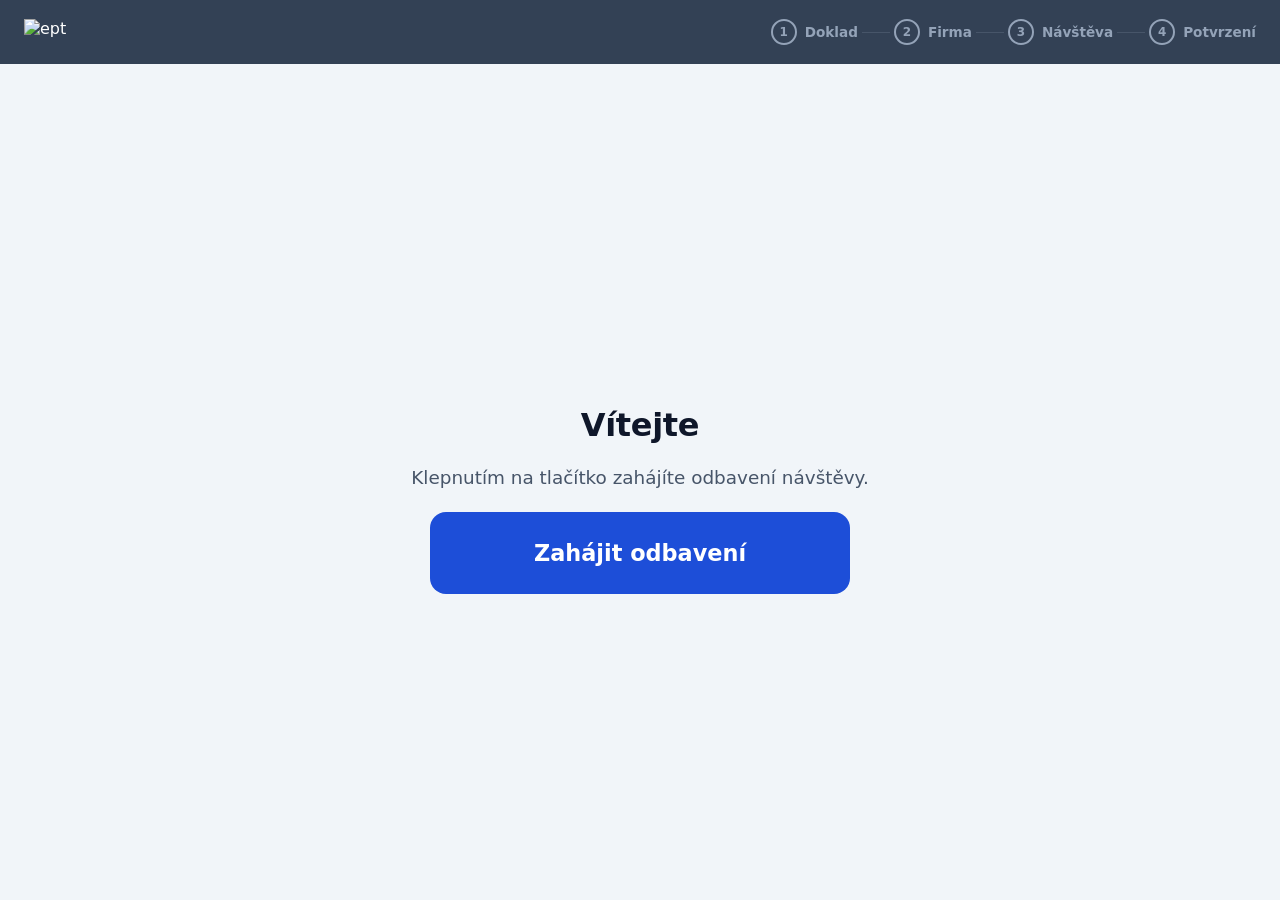
==== Elektronická kniha návštěv 2/ipad.html @ 058204fe "Přidat iPad kiosek pro samoobslužné odbavení návštěv u vstupu Nový ipad.html nahrazuje recepci samoo" ====
<!DOCTYPE html>
<html lang="cs">
<head>
<meta charset="UTF-8"/>
<meta name="viewport" content="width=device-width, initial-scale=1.0, maximum-scale=1.0, user-scalable=no, viewport-fit=cover"/>
<title>Vstupní kiosek</title>
<script>
// Kiosek je veřejná obrazovka u vchodu – jede vždy ve světlém režimu bez
// ohledu na to, co má recepce uložené v localStorage pro sebe.
document.documentElement.dataset.theme = 'light';
</script>
<style>
*{box-sizing:border-box;margin:0;padding:0;-webkit-tap-highlight-color:transparent}
html,body{height:100%}
:root{
  --ink:#0f172a;--ink2:#475569;--ink3:#94a3b8;
  --bg:#f1f5f9;--surface:#fff;--border:#e2e8f0;
  --green:#059669;--green-bg:#ecfdf5;--green-border:#a7f3d0;
  --blue:#1d4ed8;--blue-bg:#eff6ff;--blue-border:#bfdbfe;
  --red:#dc2626;--red-bg:#fef2f2;--red-border:#fecaca;
  --amber:#d97706;--amber-bg:#fffbeb;--amber-border:#fde68a;
  --slate:#334155;
  --r:16px;--r2:22px;
}
body{
  font-family:system-ui,'Inter',sans-serif;background:var(--bg);color:var(--ink);
  min-height:100dvh;display:flex;flex-direction:column;overflow:hidden;
  user-select:none;
}
.hidden{display:none!important}

/* ── Horní lišta (jen logo + krokovník, žádné ovládání) ─────────────────── */
.topbar{background:var(--slate);color:#fff;padding:0 1.5rem;height:64px;display:flex;align-items:center;gap:14px;flex-shrink:0}
.topbar-logo img{height:26px;display:block}
.steps{display:flex;align-items:center;gap:0;margin-left:auto}
.step{display:flex;align-items:center;gap:8px;font-size:.85rem;font-weight:600;color:#94a3b8}
.step.active{color:#93c5fd}
.step.done{color:#6ee7b7}
.step-num{width:26px;height:26px;border-radius:50%;border:2px solid currentColor;display:flex;align-items:center;justify-content:center;font-size:.75rem;font-weight:700;flex-shrink:0}
.step-line{width:28px;height:1px;background:#475569;margin:0 4px}
.step span.lbl{display:none}
@media (min-width:760px){ .step span.lbl{display:inline} }

/* ── Střed obrazovky, jedna "karta" na krok ─────────────────────────────── */
.stage{flex:1;display:flex;flex-direction:column;align-items:center;justify-content:center;padding:2rem 1.5rem;overflow-y:auto}
.screen{width:100%;max-width:720px;display:flex;flex-direction:column;align-items:center;text-align:center;gap:1.25rem}

.big-icon{width:96px;height:96px;border-radius:50%;background:var(--blue-bg);display:flex;align-items:center;justify-content:center;flex-shrink:0}
.big-icon.green{background:var(--green-bg)}
.big-icon.amber{background:var(--amber-bg)}

h1.hd{font-size:2rem;font-weight:800;letter-spacing:-.01em}
p.sub{font-size:1.15rem;color:var(--ink2);line-height:1.5;max-width:560px}

.btn{
  display:inline-flex;align-items:center;justify-content:center;gap:10px;
  padding:22px 32px;font-size:1.25rem;font-weight:700;border-radius:var(--r);
  border:none;cursor:pointer;font-family:inherit;width:100%;max-width:520px;
  transition:transform .12s, background .12s;touch-action:manipulation;
}
.btn:active{transform:scale(.97)}
.btn-blue{background:var(--blue);color:#fff}
.btn-green{background:var(--green);color:#fff}
.btn-ghost{background:var(--surface);color:var(--ink2);border:2px solid var(--border);font-size:1.05rem;padding:16px 26px}
.btn:disabled{opacity:.45}
.btn-row{display:flex;gap:.75rem;width:100%;max-width:520px;flex-wrap:wrap}
.btn-row .btn{flex:1;min-width:200px}

/* ── Kamera / sken ────────────────────────────────────────────────────────── */
.cam-zone{position:relative;background:#0d1117;border-radius:var(--r2);overflow:hidden;width:100%;max-width:640px;aspect-ratio:4/3;display:flex;align-items:center;justify-content:center}
#vidEl{width:100%;height:100%;object-fit:cover;display:none}
#canvEl{display:none}
.cam-ph{display:flex;flex-direction:column;align-items:center;gap:12px;color:#5b6b8a;padding:2rem}
.cam-ph p{font-size:1rem;opacity:.8}
.scan-frame{position:absolute;inset:0;pointer-events:none;display:none}
.sf-inner{position:absolute;top:10%;left:8%;right:8%;bottom:10%;border:3px solid rgba(99,179,255,.75);border-radius:12px}
.sf-label{position:absolute;bottom:calc(10% - 30px);left:50%;transform:translateX(-50%);color:#63b3ff;font-size:.85rem;font-weight:700;white-space:nowrap;background:rgba(0,0,0,.55);padding:4px 14px;border-radius:20px}
.scan-anim{position:absolute;left:8%;right:8%;height:3px;background:linear-gradient(90deg,transparent,#63b3ff,transparent);animation:scanAnim 2.5s ease-in-out infinite}
@keyframes scanAnim{0%{top:12%}50%{top:86%}100%{top:12%}}
.spinner{width:26px;height:26px;border:3px solid #bfdbfe;border-top-color:var(--blue);border-radius:50%;animation:spin .7s linear infinite;display:inline-block;flex-shrink:0}
@keyframes spin{to{transform:rotate(360deg)}}

.alert{padding:14px 18px;border-radius:var(--r);font-size:1rem;line-height:1.5;display:flex;align-items:flex-start;gap:10px;width:100%;max-width:560px;text-align:left}
.al-info{background:var(--blue-bg);color:#1e40af;border:1px solid var(--blue-border)}
.al-success{background:var(--green-bg);color:#065f46;border:1px solid var(--green-border)}
.al-error{background:var(--red-bg);color:#991b1b;border:1px solid var(--red-border)}
.al-warn{background:var(--amber-bg);color:#92400e;border:1px solid var(--amber-border)}

/* ── Vstupní pole (jméno / organizace) ───────────────────────────────────── */
.field-group{width:100%;max-width:520px;display:flex;flex-direction:column;gap:1rem}
.field-row{display:grid;grid-template-columns:1fr 1fr;gap:.75rem}
label.lbl{display:block;font-size:.85rem;font-weight:700;color:var(--ink2);text-transform:uppercase;letter-spacing:.5px;margin-bottom:6px;text-align:left}
input[type=text]{
  width:100%;padding:18px 16px;border:2px solid var(--border);border-radius:var(--r);
  font-size:1.3rem;font-family:inherit;color:var(--ink);outline:none;background:var(--surface);
  transition:border-color .15s;
}
input[type=text]:focus{border-color:var(--blue)}
input[type=text].err{border-color:var(--red)}

/* ── Seznam kontaktů (za kým jdete) ───────────────────────────────────────── */
.host-search{width:100%;max-width:640px}
.host-grid{display:grid;grid-template-columns:repeat(auto-fill,minmax(220px,1fr));gap:.9rem;width:100%;max-width:900px;max-height:48vh;overflow-y:auto;padding:.25rem}
.host-card{
  background:var(--surface);border:2px solid var(--border);border-radius:var(--r);
  padding:18px 16px;cursor:pointer;text-align:left;display:flex;flex-direction:column;gap:4px;
  transition:border-color .12s, transform .12s;
}
.host-card:active{transform:scale(.97)}
.host-card.selected{border-color:var(--blue);background:var(--blue-bg)}
.host-name{font-size:1.1rem;font-weight:700}
.host-dept{font-size:.85rem;color:var(--ink2)}
.host-empty{color:var(--ink3);font-size:1rem;padding:2rem}

/* ── Shrnutí (poslední potvrzení) ─────────────────────────────────────────── */
.summary{width:100%;max-width:520px;background:var(--surface);border:2px solid var(--border);border-radius:var(--r2);padding:1.5rem;display:flex;flex-direction:column;gap:.9rem;text-align:left}
.summary-row{display:flex;justify-content:space-between;gap:1rem;padding-bottom:.75rem;border-bottom:1px solid var(--border)}
.summary-row:last-child{border-bottom:none;padding-bottom:0}
.summary-k{font-size:.8rem;font-weight:700;color:var(--ink3);text-transform:uppercase;letter-spacing:.5px}
.summary-v{font-size:1.15rem;font-weight:700;text-align:right}

/* ── Úspěch + odpočet ─────────────────────────────────────────────────────── */
.success-name{font-size:2.2rem;font-weight:800}
.countdown-ring{width:52px;height:52px;border-radius:50%;border:4px solid var(--green-border);border-top-color:var(--green);animation:spin 6s linear infinite}
</style>
<link rel="stylesheet" href="/static/ept-fonts.css">
<link rel="stylesheet" href="/static/ept-theme.css">
</head>
<body>

<div class="topbar">
  <span class="topbar-logo"><img src="/static/ept_logo.png" alt="ept"/></span>
  <div class="steps" id="stepsBar">
    <div class="step" id="stp1"><div class="step-num">1</div><span class="lbl">Doklad</span></div>
    <div class="step-line"></div>
    <div class="step" id="stp2"><div class="step-num">2</div><span class="lbl">Firma</span></div>
    <div class="step-line"></div>
    <div class="step" id="stp3"><div class="step-num">3</div><span class="lbl">Návštěva</span></div>
    <div class="step-line"></div>
    <div class="step" id="stp4"><div class="step-num">4</div><span class="lbl">Potvrzení</span></div>
  </div>
</div>

<div class="stage">

  <!-- IDLE ─────────────────────────────────────────────────────────────── -->
  <div class="screen" id="screenIdle">
    <div class="dot-mark dot-anim" style="transform:scale(1.6);margin-bottom:1rem"><span class="d dk"></span><span class="d dr"></span><span class="d dk"></span></div>
    <h1 class="hd">Vítejte</h1>
    <p class="sub">Klepnutím na tlačítko zahájíte odbavení návštěvy.</p>
    <button class="btn btn-blue" onclick="zahajit()" style="max-width:420px;padding:28px 32px;font-size:1.4rem">
      Zahájit odbavení
    </button>
  </div>

  <!-- KROK 1 – SKEN DOKLADU ────────────────────────────────────────────── -->
  <div class="screen hidden" id="screenScan">
    <h1 class="hd">Vložte doklad totožnosti</h1>
    <p class="sub">Přiložte občanský průkaz nebo jiný doklad k tabletu a vycentrujte ho do rámečku.</p>

    <div class="cam-zone" id="camZone">
      <div class="cam-ph" id="camPh">
        <svg width="52" height="52" fill="none" stroke="currentColor" stroke-width="1.5" viewBox="0 0 24 24"><path d="M23 19a2 2 0 0 1-2 2H3a2 2 0 0 1-2-2V8a2 2 0 0 1 2-2h4l2-3h6l2 3h4a2 2 0 0 1 2 2z"/><circle cx="12" cy="13" r="4"/></svg>
        <p>Spouštím kameru…</p>
      </div>
      <video id="vidEl" autoplay playsinline muted></video>
      <canvas id="canvEl"></canvas>
      <div class="scan-frame" id="scanFrame">
        <div class="sf-inner"></div>
        <div class="sf-label">Vycentrujte doklad do rámečku</div>
        <div class="scan-anim"></div>
      </div>
    </div>

    <div id="camErr" class="alert al-error hidden"></div>
    <div id="ocrStatus" class="alert al-info hidden"><div class="spinner"></div><span id="ocrStatusText"></span></div>

    <div class="btn-row">
      <button class="btn btn-blue" id="btnSnap" onclick="udelFoto()" disabled>Sejmout doklad</button>
    </div>
    <button class="btn btn-ghost" onclick="preskocitSken()">Zadat jméno ručně</button>
  </div>

  <!-- KROK 1b – POTVRZENÍ JMÉNA ────────────────────────────────────────── -->
  <div class="screen hidden" id="screenName">
    <h1 class="hd">Zkontrolujte jméno</h1>
    <p class="sub">Doklad se nikde neukládá – jen se z něj jednorázově přečetlo jméno.</p>
    <div id="ocrResultAlert" class="alert hidden"></div>
    <div class="field-group">
      <div class="field-row">
        <div><label class="lbl">Jméno</label><input type="text" id="rJmeno" placeholder="Jméno"/></div>
        <div><label class="lbl">Příjmení</label><input type="text" id="rPrijmeni" placeholder="Příjmení"/></div>
      </div>
    </div>
    <div class="btn-row">
      <button class="btn btn-ghost" onclick="goScreen('screenScan')">← Sejmout znovu</button>
      <button class="btn btn-blue" onclick="potvrditJmeno()">Pokračovat</button>
    </div>
  </div>

  <!-- KROK 2 – ORGANIZACE ──────────────────────────────────────────────── -->
  <div class="screen hidden" id="screenOrg">
    <h1 class="hd">Z jaké firmy/organizace jste?</h1>
    <p class="sub">Doplňte název společnosti, kterou zastupujete.</p>
    <div class="field-group">
      <input type="text" id="rOrg" placeholder="Název firmy / organizace"/>
    </div>
    <div class="btn-row">
      <button class="btn btn-blue" onclick="potvrditOrg()">Pokračovat</button>
    </div>
    <button class="btn btn-ghost" onclick="potvrditOrg(true)">Nechci uvádět / přeskočit</button>
  </div>

  <!-- KROK 3 – ZA KÝM JDETE ────────────────────────────────────────────── -->
  <div class="screen hidden" id="screenHost">
    <h1 class="hd">Za kým jdete?</h1>
    <p class="sub">Vyberte osobu, za kterou v naší firmě přicházíte.</p>
    <div class="host-search">
      <input type="text" id="hostSearch" placeholder="Hledat jméno nebo oddělení…" oninput="vykresliKontakty()"/>
    </div>
    <div class="host-grid" id="hostGrid"></div>
  </div>

  <!-- KROK 4 – SHRNUTÍ / POTVRZENÍ ─────────────────────────────────────── -->
  <div class="screen hidden" id="screenFinal">
    <h1 class="hd">Zkontrolujte a potvrďte</h1>
    <div class="summary">
      <div class="summary-row"><span class="summary-k">Jméno</span><span class="summary-v" id="sumJmeno"></span></div>
      <div class="summary-row"><span class="summary-k">Organizace</span><span class="summary-v" id="sumOrg"></span></div>
      <div class="summary-row"><span class="summary-k">Za kým jdete</span><span class="summary-v" id="sumHost"></span></div>
    </div>
    <div id="finalAlert" class="alert hidden"></div>
    <div class="btn-row">
      <button class="btn btn-ghost" onclick="goScreen('screenHost')">← Zpět</button>
      <button class="btn btn-green" id="btnFinal" onclick="zapsat()">Potvrdit příchod</button>
    </div>
  </div>

  <!-- ÚSPĚCH ────────────────────────────────────────────────────────────── -->
  <div class="screen hidden" id="screenSuccess">
    <div class="big-icon green">
      <svg width="44" height="44" fill="none" stroke="var(--green)" stroke-width="2.5" viewBox="0 0 24 24"><polyline points="20 6 9 17 4 12"/></svg>
    </div>
    <div class="success-name" id="succName"></div>
    <p class="sub" id="succSub"></p>
    <div class="countdown-ring"></div>
    <button class="btn btn-ghost" onclick="resetKiosk()">Hotovo – další návštěvník</button>
  </div>

</div>

<script>
const API = '/api';
let camStream = null;
let vybranyKontakt = null;   // {id, jmeno, oddeleni}
let kontaktyCache = null;
let uspechTimer = null;

// ── Navigace mezi obrazovkami ────────────────────────────────────────────
const KROK_OBRAZOVKY = { screenScan: 1, screenName: 1, screenOrg: 2, screenHost: 3, screenFinal: 4 };
function goScreen(id) {
  document.querySelectorAll('.screen').forEach(el => el.classList.add('hidden'));
  document.getElementById(id).classList.remove('hidden');
  const krok = KROK_OBRAZOVKY[id] || 0;
  [1, 2, 3, 4].forEach(n => {
    const s = document.getElementById('stp' + n);
    s.classList.remove('active', 'done');
    if (krok && n < krok) s.classList.add('done');
    if (n === krok) s.classList.add('active');
  });
}

function zobrazAlert(id, typ, msg) {
  const m = { success: 'al-success', error: 'al-error', warn: 'al-warn', info: 'al-info' };
  const el = document.getElementById(id);
  el.className = 'alert ' + (m[typ] || 'al-info');
  el.textContent = msg;
  el.classList.remove('hidden');
}
function skrytAlert(id) { document.getElementById(id).classList.add('hidden'); }

// ── Start kiosku (z idle obrazovky) ──────────────────────────────────────
function zahajit() {
  goScreen('screenScan');
  spustKameru();
}

// ── Kamera ────────────────────────────────────────────────────────────────
async function spustKameru() {
  document.getElementById('camErr').classList.add('hidden');
  try {
    camStream = await navigator.mediaDevices.getUserMedia({
      video: { facingMode: 'environment', width: { ideal: 1920 }, height: { ideal: 1080 } }
    });
    const v = document.getElementById('vidEl');
    v.srcObject = camStream;
    v.style.display = 'block';
    document.getElementById('camPh').style.display = 'none';
    document.getElementById('scanFrame').style.display = 'block';
    document.getElementById('btnSnap').disabled = false;
  } catch (e) {
    const duvody = {
      NotAllowedError:  'Přístup ke kameře je zakázaný.',
      NotFoundError:    'Zařízení žádnou kameru nenašlo.',
      NotReadableError: 'Kameru už používá jiná aplikace.',
    };
    const err = document.getElementById('camErr');
    err.textContent = (duvody[e.name] || 'Kameru se nepodařilo spustit.') + ' Zadejte prosím jméno ručně.';
    err.classList.remove('hidden');
    document.getElementById('camPh').querySelector('p').textContent = 'Kamera není dostupná';
  }
}

function stopKameru() {
  if (camStream) { camStream.getTracks().forEach(t => t.stop()); camStream = null; }
  const v = document.getElementById('vidEl');
  v.srcObject = null;
  v.style.display = 'none';
  document.getElementById('scanFrame').style.display = 'none';
}

function preskocitSken() {
  stopKameru();
  document.getElementById('rJmeno').value = '';
  document.getElementById('rPrijmeni').value = '';
  skrytAlert('ocrResultAlert');
  goScreen('screenName');
}

// Stejná technika jako v mobilním skenu (sken.html): série snímků, výběr
// nejostřejšího, OCR nejlepších kandidátů – jen kratší (kiosek stojí pevně
// na místě blíž k dokladu, netřeba tolik snímků jako z ruky na telefonu).
const POCET_SNIMKU = 16;
const PAUZA_MS = 110;
const MAX_OCR_POKUSU = 8;

function pauza(ms) { return new Promise(r => setTimeout(r, ms)); }

function ostrostSnimku(ctx, w, h) {
  const px = ctx.getImageData(0, 0, w, h).data;
  let suma = 0;
  for (let y = 0; y < h; y++) {
    for (let x = 0; x < w - 1; x++) {
      const i = (y * w + x) * 4;
      const j = i + 4;
      const g1 = 0.299 * px[i]   + 0.587 * px[i+1] + 0.114 * px[i+2];
      const g2 = 0.299 * px[j]   + 0.587 * px[j+1] + 0.114 * px[j+2];
      const dx = g1 - g2;
      suma += dx * dx;
    }
  }
  return suma;
}

async function ocrSnimek(dataUrl) {
  try {
    const b64 = dataUrl.split(',')[1];
    const res = await fetch(API + '/ocr', {
      method: 'POST', headers: { 'Content-Type': 'application/json' },
      body: JSON.stringify({ image: b64 })
    });
    if (!res.ok) return null;
    const d = await res.json();
    return d.error ? null : d;
  } catch (e) { return null; }
}

async function udelFoto() {
  const v = document.getElementById('vidEl');
  const c = document.getElementById('canvEl');
  if (!v.videoWidth) return;

  document.getElementById('btnSnap').disabled = true;
  c.width = v.videoWidth; c.height = v.videoHeight;
  const ctx = c.getContext('2d');

  const maleC = document.createElement('canvas');
  const mw = 240, mh = Math.max(1, Math.round(240 * c.height / c.width));
  maleC.width = mw; maleC.height = mh;
  const maleCtx = maleC.getContext('2d');

  const vyrezX = v.videoWidth  * 0.08, vyrezY = v.videoHeight * 0.10;
  const vyrezW = v.videoWidth  * 0.84, vyrezH = v.videoHeight * 0.80;

  zobrazAlert('ocrStatus', 'info', '');
  document.getElementById('ocrStatus').classList.remove('hidden');
  const stText = document.getElementById('ocrStatusText');

  const snimky = [];
  for (let i = 0; i < POCET_SNIMKU; i++) {
    ctx.drawImage(v, 0, 0);
    maleCtx.drawImage(v, vyrezX, vyrezY, vyrezW, vyrezH, 0, 0, mw, mh);
    const ostrost = ostrostSnimku(maleCtx, mw, mh);
    snimky.push({ dataUrl: c.toDataURL('image/jpeg', 0.92), ostrost });
    stText.textContent = `Snímám doklad… ${i + 1}/${POCET_SNIMKU}`;
    await pauza(PAUZA_MS);
  }

  stopKameru();
  snimky.sort((a, b) => b.ostrost - a.ostrost);

  let jmeno = '', prijmeni = '';
  for (let i = 0; i < Math.min(MAX_OCR_POKUSU, snimky.length); i++) {
    stText.textContent = `Rozpoznávám doklad… (${i + 1})`;
    const d = await ocrSnimek(snimky[i].dataUrl);
    if (!d) continue;
    if (!jmeno && d.jmeno) jmeno = d.jmeno;
    if (!prijmeni && d.prijmeni) prijmeni = d.prijmeni;
    if (jmeno && prijmeni) break;
  }

  document.getElementById('ocrStatus').classList.add('hidden');
  document.getElementById('btnSnap').disabled = false;

  document.getElementById('rJmeno').value = jmeno;
  document.getElementById('rPrijmeni').value = prijmeni;

  if (jmeno && prijmeni) {
    zobrazAlert('ocrResultAlert', 'success', '✓ Jméno rozpoznáno – zkontrolujte a pokračujte.');
  } else if (jmeno || prijmeni) {
    zobrazAlert('ocrResultAlert', 'warn', 'Podařilo se přečíst jen část jména – doplňte zbytek ručně.');
  } else {
    zobrazAlert('ocrResultAlert', 'warn', 'Jméno se z dokladu nepodařilo rozpoznat – vyplňte ho ručně.');
  }
  goScreen('screenName');
}

// ── Krok: potvrzení jména ────────────────────────────────────────────────
function potvrditJmeno() {
  const jmenoEl = document.getElementById('rJmeno');
  const prijmeniEl = document.getElementById('rPrijmeni');
  const jmeno = jmenoEl.value.trim();
  const prijmeni = prijmeniEl.value.trim();
  jmenoEl.classList.toggle('err', !jmeno);
  prijmeniEl.classList.toggle('err', !prijmeni);
  if (!jmeno || !prijmeni) {
    zobrazAlert('ocrResultAlert', 'error', 'Vyplňte prosím jméno i příjmení.');
    return;
  }
  document.getElementById('rOrg').value = '';
  goScreen('screenOrg');
}

// ── Krok: organizace ──────────────────────────────────────────────────────
function potvrditOrg() {
  goScreen('screenHost');
  nactiKontakty();
}

// ── Krok: za kým jdete ────────────────────────────────────────────────────
async function nactiKontakty() {
  const grid = document.getElementById('hostGrid');
  if (kontaktyCache) { vykresliKontakty(); return; }
  grid.innerHTML = '<div class="host-empty">Načítám seznam…</div>';
  try {
    const res = await fetch(API + '/kontakty');
    kontaktyCache = res.ok ? await res.json() : [];
  } catch (e) {
    kontaktyCache = [];
  }
  vykresliKontakty();
}

function normalizuj(s) {
  return (s || '').normalize('NFD').replace(/[̀-ͯ]/g, '').toLowerCase();
}

function vykresliKontakty() {
  const grid = document.getElementById('hostGrid');
  const q = normalizuj(document.getElementById('hostSearch').value.trim());
  const seznam = (kontaktyCache || []).filter(k =>
    !q || normalizuj(k.jmeno).includes(q) || normalizuj(k.oddeleni).includes(q)
  );
  if (!seznam.length) {
    grid.innerHTML = '<div class="host-empty">Nikdo nenalezen.</div>';
    return;
  }
  grid.innerHTML = seznam.map(k => `
    <div class="host-card" onclick='vybratKontakt(${JSON.stringify(k)})'>
      <div class="host-name">${escapeHtml(k.jmeno)}</div>
      <div class="host-dept">${escapeHtml(k.oddeleni || '')}</div>
    </div>
  `).join('');
}

function escapeHtml(s) {
  return (s || '').replace(/[&<>"']/g, c => ({'&':'&amp;','<':'&lt;','>':'&gt;','"':'&quot;',"'":'&#39;'}[c]));
}

function vybratKontakt(kontakt) {
  vybranyKontakt = kontakt;
  zobrazSouhrn();
  goScreen('screenFinal');
}

// ── Krok: shrnutí + zápis ─────────────────────────────────────────────────
function zobrazSouhrn() {
  const jmeno = document.getElementById('rJmeno').value.trim();
  const prijmeni = document.getElementById('rPrijmeni').value.trim();
  const org = document.getElementById('rOrg').value.trim();
  document.getElementById('sumJmeno').textContent = `${jmeno} ${prijmeni}`;
  document.getElementById('sumOrg').textContent = org || '—';
  document.getElementById('sumHost').textContent = vybranyKontakt ? vybranyKontakt.jmeno : '—';
  skrytAlert('finalAlert');
}

async function zapsat() {
  const jmeno = document.getElementById('rJmeno').value.trim();
  const prijmeni = document.getElementById('rPrijmeni').value.trim();
  const organizace = document.getElementById('rOrg').value.trim();
  const navstiva_koho = vybranyKontakt ? vybranyKontakt.jmeno : '';

  const btn = document.getElementById('btnFinal');
  btn.disabled = true;
  btn.textContent = 'Ukládám…';

  try {
    const res = await fetch(API + '/navstevnici', {
      method: 'POST', headers: { 'Content-Type': 'application/json' },
      body: JSON.stringify({ jmeno, prijmeni, organizace, navstiva_koho })
    });
    let d = {};
    try { d = await res.json(); } catch (e) { d = {}; }

    if (res.ok) {
      ukazUspech(jmeno, prijmeni, d);
    } else if (res.status === 409 && d.status === 'jiz_prihlasen') {
      // Osoba je už v budově – kiosek to bere jako informaci, ne jako chybu.
      ukazUspech(jmeno, prijmeni, d, `${jmeno} ${prijmeni} je již v budově evidován/a od ${(d.prichod_dt || '').slice(11, 16)}.`);
    } else {
      zobrazAlert('finalAlert', 'error', d.error || `Chyba serveru (${res.status}).`);
    }
  } catch (e) {
    zobrazAlert('finalAlert', 'error', 'Spojení se systémem selhalo. Zkuste to prosím znovu.');
  }

  btn.disabled = false;
  btn.textContent = 'Potvrdit příchod';
}

function ukazUspech(jmeno, prijmeni, d, zprava) {
  document.getElementById('succName').textContent = `${jmeno} ${prijmeni}`;
  const cas = d.prichod_dt ? d.prichod_dt.slice(11, 16) : new Date().toLocaleTimeString('cs-CZ').slice(0, 5);
  document.getElementById('succSub').textContent = zprava
    || (d.vitejte_zpet && d.zprava ? d.zprava : `Příchod zapsán v ${cas}. Děkujeme a příjemný pobyt.`);
  goScreen('screenSuccess');

  // Kiosek se sám vrátí na úvodní obrazovku pro dalšího návštěvníka.
  clearTimeout(uspechTimer);
  uspechTimer = setTimeout(resetKiosk, 8000);
}

// ── Reset zpět na úvod ────────────────────────────────────────────────────
function resetKiosk() {
  clearTimeout(uspechTimer);
  stopKameru();
  vybranyKontakt = null;
  ['rJmeno', 'rPrijmeni', 'rOrg'].forEach(id => document.getElementById(id).value = '');
  const hs = document.getElementById('hostSearch');
  if (hs) hs.value = '';
  document.getElementById('rJmeno').classList.remove('err');
  document.getElementById('rPrijmeni').classList.remove('err');
  skrytAlert('ocrResultAlert');
  skrytAlert('finalAlert');
  goScreen('screenIdle');
}
</script>
</body>
</html>
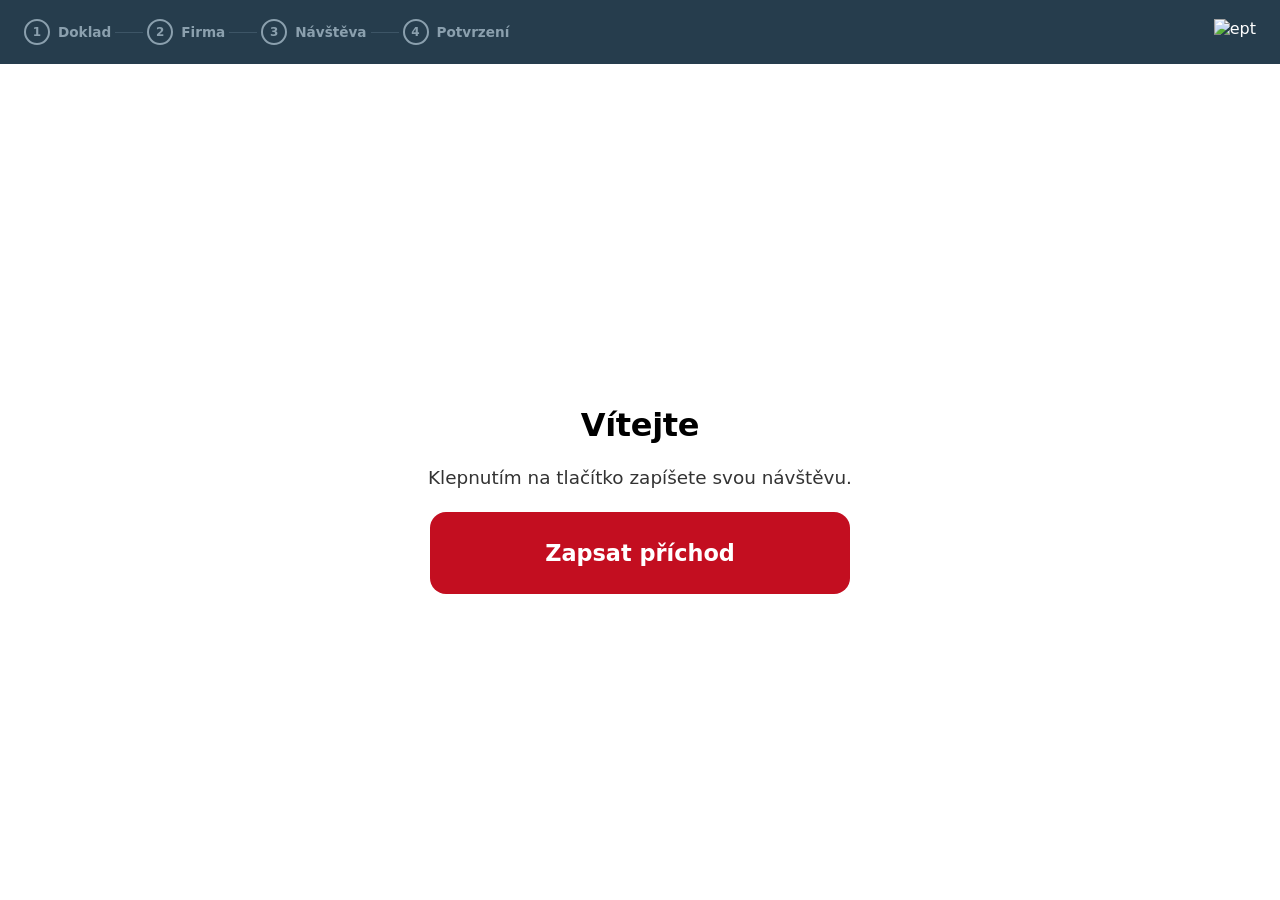
==== commit dcfdd816: "iPad kiosek: sjednotit barvy podle brandbooku, opravit fallback bez kamery Potvrzovací tlačítko bylo" ====
--- a/Elektronická kniha návštěv 2/ipad.html
+++ b/Elektronická kniha návštěv 2/ipad.html
@@ -9,17 +9,25 @@
 // ohledu na to, co má recepce uložené v localStorage pro sebe.
 document.documentElement.dataset.theme = 'light';
 </script>
+<link rel="stylesheet" href="/static/ept-fonts.css">
+<link rel="stylesheet" href="/static/ept-theme.css">
 <style>
+/* Barvy níže jsou natvrdo podle Corporate Design Manualu ept GmbH (Kernfarben,
+   str. 10): Rot #c30e20, Schwarz #000, Grau #B3B3B3/#333, Dunkelblau #263D4D.
+   Tenhle <style> je v <head> záměrně AŽ PO ept-theme.css, aby přebil jeho
+   proměnné vlastními – ept-theme.css je sdílený s recepce.html/sken.html a
+   má jen přibližné odstíny, kiosek má jet na přesných hodnotách z manuálu. */
 *{box-sizing:border-box;margin:0;padding:0;-webkit-tap-highlight-color:transparent}
 html,body{height:100%}
 :root{
-  --ink:#0f172a;--ink2:#475569;--ink3:#94a3b8;
-  --bg:#f1f5f9;--surface:#fff;--border:#e2e8f0;
+  --ink:#000000;--ink2:#333333;--ink3:#8a8a8a;
+  --bg:#ffffff;--surface:#fff;--border:#dcdcdc;
   --green:#059669;--green-bg:#ecfdf5;--green-border:#a7f3d0;
-  --blue:#1d4ed8;--blue-bg:#eff6ff;--blue-border:#bfdbfe;
-  --red:#dc2626;--red-bg:#fef2f2;--red-border:#fecaca;
+  --blue:#c30e20;--blue-bg:#fbeaec;--blue-border:#eec1c6;
+  --red:#c30e20;--red-bg:#fbeaec;--red-border:#eec1c6;
   --amber:#d97706;--amber-bg:#fffbeb;--amber-border:#fde68a;
-  --slate:#334155;
+  --slate:#263d4d;
+  --focus:#c30e20;
   --r:16px;--r2:22px;
 }
 body{
@@ -31,13 +39,14 @@
 
 /* ── Horní lišta (jen logo + krokovník, žádné ovládání) ─────────────────── */
 .topbar{background:var(--slate);color:#fff;padding:0 1.5rem;height:64px;display:flex;align-items:center;gap:14px;flex-shrink:0}
+.topbar-logo{margin-left:auto}
 .topbar-logo img{height:26px;display:block}
-.steps{display:flex;align-items:center;gap:0;margin-left:auto}
-.step{display:flex;align-items:center;gap:8px;font-size:.85rem;font-weight:600;color:#94a3b8}
-.step.active{color:#93c5fd}
+.steps{display:flex;align-items:center;gap:0}
+.step{display:flex;align-items:center;gap:8px;font-size:.85rem;font-weight:600;color:#8ba0ae}
+.step.active{color:#ff9aa0}
 .step.done{color:#6ee7b7}
 .step-num{width:26px;height:26px;border-radius:50%;border:2px solid currentColor;display:flex;align-items:center;justify-content:center;font-size:.75rem;font-weight:700;flex-shrink:0}
-.step-line{width:28px;height:1px;background:#475569;margin:0 4px}
+.step-line{width:28px;height:1px;background:#3d5566;margin:0 4px}
 .step span.lbl{display:none}
 @media (min-width:760px){ .step span.lbl{display:inline} }
 
@@ -73,11 +82,11 @@
 .cam-ph{display:flex;flex-direction:column;align-items:center;gap:12px;color:#5b6b8a;padding:2rem}
 .cam-ph p{font-size:1rem;opacity:.8}
 .scan-frame{position:absolute;inset:0;pointer-events:none;display:none}
-.sf-inner{position:absolute;top:10%;left:8%;right:8%;bottom:10%;border:3px solid rgba(99,179,255,.75);border-radius:12px}
-.sf-label{position:absolute;bottom:calc(10% - 30px);left:50%;transform:translateX(-50%);color:#63b3ff;font-size:.85rem;font-weight:700;white-space:nowrap;background:rgba(0,0,0,.55);padding:4px 14px;border-radius:20px}
-.scan-anim{position:absolute;left:8%;right:8%;height:3px;background:linear-gradient(90deg,transparent,#63b3ff,transparent);animation:scanAnim 2.5s ease-in-out infinite}
+.sf-inner{position:absolute;top:10%;left:8%;right:8%;bottom:10%;border:3px solid rgba(195,14,32,.8);border-radius:12px}
+.sf-label{position:absolute;bottom:calc(10% - 30px);left:50%;transform:translateX(-50%);color:#ff9aa0;font-size:.85rem;font-weight:700;white-space:nowrap;background:rgba(0,0,0,.55);padding:4px 14px;border-radius:20px}
+.scan-anim{position:absolute;left:8%;right:8%;height:3px;background:linear-gradient(90deg,transparent,#ff9aa0,transparent);animation:scanAnim 2.5s ease-in-out infinite}
 @keyframes scanAnim{0%{top:12%}50%{top:86%}100%{top:12%}}
-.spinner{width:26px;height:26px;border:3px solid #bfdbfe;border-top-color:var(--blue);border-radius:50%;animation:spin .7s linear infinite;display:inline-block;flex-shrink:0}
+.spinner{width:26px;height:26px;border:3px solid var(--blue-border);border-top-color:var(--blue);border-radius:50%;animation:spin .7s linear infinite;display:inline-block;flex-shrink:0}
 @keyframes spin{to{transform:rotate(360deg)}}
 
 .alert{padding:14px 18px;border-radius:var(--r);font-size:1rem;line-height:1.5;display:flex;align-items:flex-start;gap:10px;width:100%;max-width:560px;text-align:left}
@@ -123,13 +132,10 @@
 .success-name{font-size:2.2rem;font-weight:800}
 .countdown-ring{width:52px;height:52px;border-radius:50%;border:4px solid var(--green-border);border-top-color:var(--green);animation:spin 6s linear infinite}
 </style>
-<link rel="stylesheet" href="/static/ept-fonts.css">
-<link rel="stylesheet" href="/static/ept-theme.css">
 </head>
 <body>
 
 <div class="topbar">
-  <span class="topbar-logo"><img src="/static/ept_logo.png" alt="ept"/></span>
   <div class="steps" id="stepsBar">
     <div class="step" id="stp1"><div class="step-num">1</div><span class="lbl">Doklad</span></div>
     <div class="step-line"></div>
@@ -139,6 +145,8 @@
     <div class="step-line"></div>
     <div class="step" id="stp4"><div class="step-num">4</div><span class="lbl">Potvrzení</span></div>
   </div>
+  <!-- Logo je dle Corporate Design Manuálu ept (str. 5-6) závazně vpravo nahoře. -->
+  <span class="topbar-logo"><img src="/static/ept_logo.png" alt="ept"/></span>
 </div>
 
 <div class="stage">
@@ -147,9 +155,9 @@
   <div class="screen" id="screenIdle">
     <div class="dot-mark dot-anim" style="transform:scale(1.6);margin-bottom:1rem"><span class="d dk"></span><span class="d dr"></span><span class="d dk"></span></div>
     <h1 class="hd">Vítejte</h1>
-    <p class="sub">Klepnutím na tlačítko zahájíte odbavení návštěvy.</p>
+    <p class="sub">Klepnutím na tlačítko zapíšete svou návštěvu.</p>
     <button class="btn btn-blue" onclick="zahajit()" style="max-width:420px;padding:28px 32px;font-size:1.4rem">
-      Zahájit odbavení
+      Zapsat příchod
     </button>
   </div>
 
@@ -175,10 +183,10 @@
     <div id="camErr" class="alert al-error hidden"></div>
     <div id="ocrStatus" class="alert al-info hidden"><div class="spinner"></div><span id="ocrStatusText"></span></div>
 
-    <div class="btn-row">
+    <div class="btn-row" id="camBtnRow">
       <button class="btn btn-blue" id="btnSnap" onclick="udelFoto()" disabled>Sejmout doklad</button>
     </div>
-    <button class="btn btn-ghost" onclick="preskocitSken()">Zadat jméno ručně</button>
+    <button class="btn btn-ghost" id="btnRucne" onclick="preskocitSken()">Zadat jméno ručně</button>
   </div>
 
   <!-- KROK 1b – POTVRZENÍ JMÉNA ────────────────────────────────────────── -->
@@ -232,7 +240,7 @@
     <div id="finalAlert" class="alert hidden"></div>
     <div class="btn-row">
       <button class="btn btn-ghost" onclick="goScreen('screenHost')">← Zpět</button>
-      <button class="btn btn-green" id="btnFinal" onclick="zapsat()">Potvrdit příchod</button>
+      <button class="btn btn-blue" id="btnFinal" onclick="zapsat()">Potvrdit příchod</button>
     </div>
   </div>
 
@@ -288,6 +296,13 @@
 // ── Kamera ────────────────────────────────────────────────────────────────
 async function spustKameru() {
   document.getElementById('camErr').classList.add('hidden');
+  // Reset stavu z případného předchozího selhání (kiosek jede ve smyčce pro
+  // dalšího návštěvníka) – box i tlačítko na sejmutí musí být zpátky vidět.
+  document.getElementById('camZone').classList.remove('hidden');
+  document.getElementById('camBtnRow').classList.remove('hidden');
+  const btnRucneReset = document.getElementById('btnRucne');
+  btnRucneReset.classList.remove('btn-blue');
+  btnRucneReset.classList.add('btn-ghost');
   try {
     camStream = await navigator.mediaDevices.getUserMedia({
       video: { facingMode: 'environment', width: { ideal: 1920 }, height: { ideal: 1080 } }
@@ -305,9 +320,17 @@
       NotReadableError: 'Kameru už používá jiná aplikace.',
     };
     const err = document.getElementById('camErr');
-    err.textContent = (duvody[e.name] || 'Kameru se nepodařilo spustit.') + ' Zadejte prosím jméno ručně.';
+    err.textContent = duvody[e.name] || 'Kameru se nepodařilo spustit.';
     err.classList.remove('hidden');
-    document.getElementById('camPh').querySelector('p').textContent = 'Kamera není dostupná';
+    // Prázdný černý box "kamera není dostupná" jen zabírá místo a na kratších
+    // obrazovkách (iPad na výšku i naležato) tlačil záchranné "Zadat jméno
+    // ručně" pod scroll, kde ho na neobsluhovaném kiosku nikdo nenajde – bez
+    // kamery nemá box smysl zobrazovat vůbec, rovnou uvolní místo tlačítku.
+    document.getElementById('camZone').classList.add('hidden');
+    document.getElementById('camBtnRow').classList.add('hidden');
+    const btnRucne = document.getElementById('btnRucne');
+    btnRucne.classList.remove('btn-ghost');
+    btnRucne.classList.add('btn-blue');
   }
 }
 
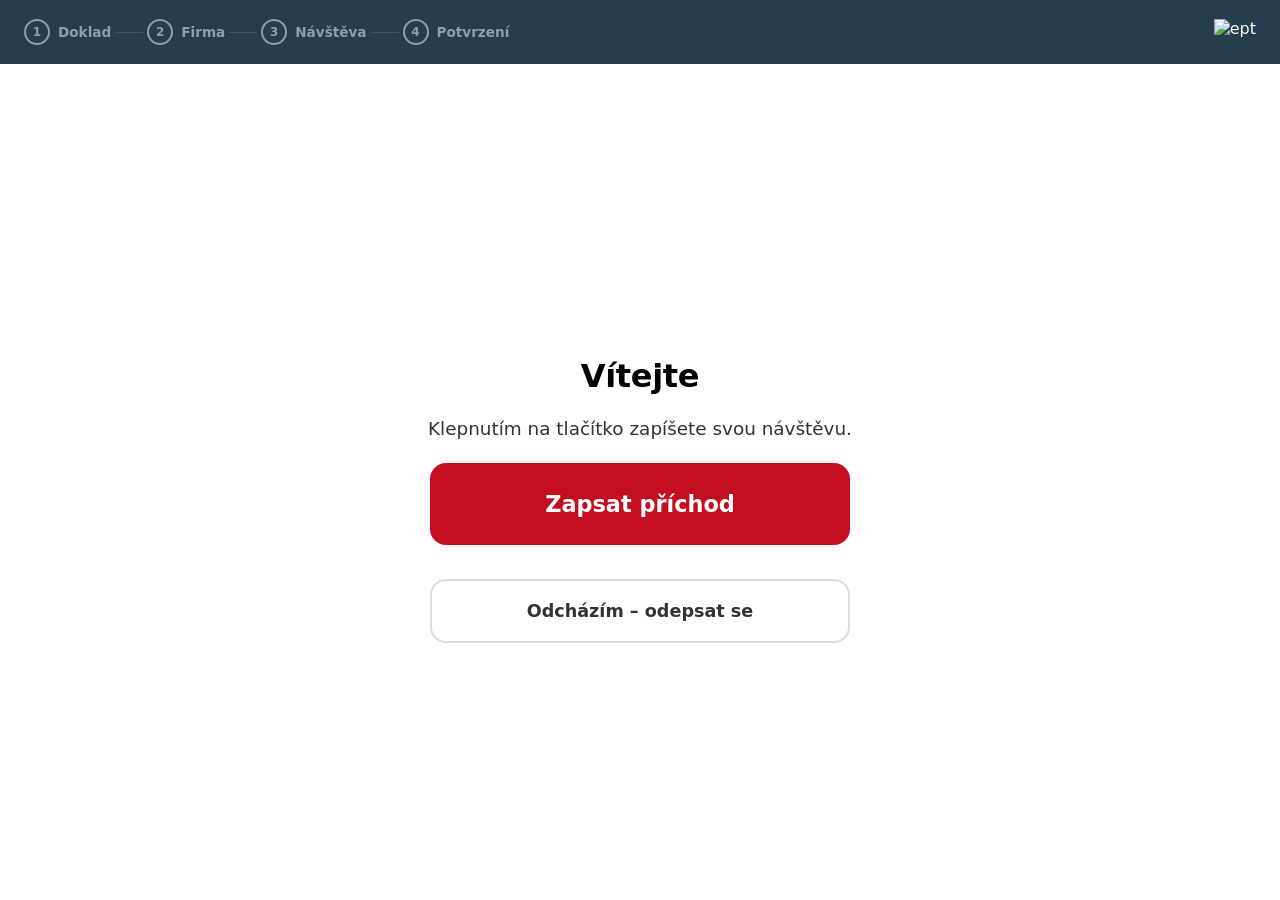
==== commit 08d5eceb: "iPad kiosek: e-mail hostiteli po příchodu, samoobslužný odchod, OCR pro EHIC podle data narození - b" ====
--- a/Elektronická kniha návštěv 2/ipad.html
+++ b/Elektronická kniha návštěv 2/ipad.html
@@ -159,6 +159,9 @@
     <button class="btn btn-blue" onclick="zahajit()" style="max-width:420px;padding:28px 32px;font-size:1.4rem">
       Zapsat příchod
     </button>
+    <button class="btn btn-ghost" onclick="zahajitOdchod()" style="max-width:420px;padding:20px 32px;font-size:1.1rem;margin-top:14px">
+      Odcházím – odepsat se
+    </button>
   </div>
 
   <!-- KROK 1 – SKEN DOKLADU ────────────────────────────────────────────── -->
@@ -202,7 +205,7 @@
     </div>
     <div class="btn-row">
       <button class="btn btn-ghost" onclick="goScreen('screenScan')">← Sejmout znovu</button>
-      <button class="btn btn-blue" onclick="potvrditJmeno()">Pokračovat</button>
+      <button class="btn btn-blue" id="btnPokracovatJmeno" onclick="potvrditJmeno()">Pokračovat</button>
     </div>
   </div>
 
@@ -263,6 +266,7 @@
 let vybranyKontakt = null;   // {id, jmeno, oddeleni}
 let kontaktyCache = null;
 let uspechTimer = null;
+let rezimOdchodu = false;   // true = kiosek jede v odhlašovacím toku (sken → rovnou odchod, bez firmy/hostitele)
 
 // ── Navigace mezi obrazovkami ────────────────────────────────────────────
 const KROK_OBRAZOVKY = { screenScan: 1, screenName: 1, screenOrg: 2, screenHost: 3, screenFinal: 4 };
@@ -289,6 +293,21 @@
 
 // ── Start kiosku (z idle obrazovky) ──────────────────────────────────────
 function zahajit() {
+  rezimOdchodu = false;
+  document.getElementById('btnPokracovatJmeno').textContent = 'Pokračovat';
+  goScreen('screenScan');
+  spustKameru();
+}
+
+// ── Start odhlašovacího toku (z idle obrazovky) ──────────────────────────
+// Stejná obrazovka skenu a potvrzení jména jako u příchodu – jen se po
+// potvrzení jména nejde na firmu/hostitele, ale rovnou se zapíše odchod
+// (viz potvrditJmeno/zapsatOdchod). Doklad se skenuje znovu, ne kvůli OCR
+// samotné (jméno už appka jednou přečetla), ale protože je to jediný
+// způsob, jak bez přihlášení bezpečně zjistit, KDO se chce odhlásit.
+function zahajitOdchod() {
+  rezimOdchodu = true;
+  document.getElementById('btnPokracovatJmeno').textContent = 'Potvrdit odchod';
   goScreen('screenScan');
   spustKameru();
 }
@@ -376,16 +395,23 @@
 }
 
 async function ocrSnimek(dataUrl) {
+  // Timeout je nutný – bez něj by zaseknutý/pomalý server (např. studené
+  // načtení OCR modelu) appku zamrazil navždy na "Rozpoznávám doklad…", bez
+  // chyby, bez možnosti pokračovat. 15 s je dost i na pomalý první sken.
+  const ctrl = new AbortController();
+  const timeoutId = setTimeout(() => ctrl.abort(), 15000);
   try {
     const b64 = dataUrl.split(',')[1];
     const res = await fetch(API + '/ocr', {
       method: 'POST', headers: { 'Content-Type': 'application/json' },
-      body: JSON.stringify({ image: b64 })
+      body: JSON.stringify({ image: b64 }),
+      signal: ctrl.signal
     });
     if (!res.ok) return null;
     const d = await res.json();
     return d.error ? null : d;
   } catch (e) { return null; }
+  finally { clearTimeout(timeoutId); }
 }
 
 async function udelFoto() {
@@ -394,46 +420,66 @@
   if (!v.videoWidth) return;
 
   document.getElementById('btnSnap').disabled = true;
-  c.width = v.videoWidth; c.height = v.videoHeight;
-  const ctx = c.getContext('2d');
-
-  const maleC = document.createElement('canvas');
-  const mw = 240, mh = Math.max(1, Math.round(240 * c.height / c.width));
-  maleC.width = mw; maleC.height = mh;
-  const maleCtx = maleC.getContext('2d');
-
-  const vyrezX = v.videoWidth  * 0.08, vyrezY = v.videoHeight * 0.10;
-  const vyrezW = v.videoWidth  * 0.84, vyrezH = v.videoHeight * 0.80;
-
-  zobrazAlert('ocrStatus', 'info', '');
-  document.getElementById('ocrStatus').classList.remove('hidden');
+  // POZOR: NEPOUŽÍVAT zobrazAlert() na #ocrStatus – ten dělá el.textContent =
+  // msg, což smaže vnořené <div class="spinner"> i <span id="ocrStatusText">
+  // (jsou to child uzly téhož elementu). Přesně tohle byla skutečná příčina
+  // "nekonečného skenování" – stText pak byl null a appka spadla na první
+  // TypeError bez zachycení. Třídu/viditelnost nastavujeme napřímo.
+  const ocrStatusEl = document.getElementById('ocrStatus');
+  ocrStatusEl.className = 'alert al-info';
+  ocrStatusEl.classList.remove('hidden');
   const stText = document.getElementById('ocrStatusText');
 
-  const snimky = [];
-  for (let i = 0; i < POCET_SNIMKU; i++) {
-    ctx.drawImage(v, 0, 0);
-    maleCtx.drawImage(v, vyrezX, vyrezY, vyrezW, vyrezH, 0, 0, mw, mh);
-    const ostrost = ostrostSnimku(maleCtx, mw, mh);
-    snimky.push({ dataUrl: c.toDataURL('image/jpeg', 0.92), ostrost });
-    stText.textContent = `Snímám doklad… ${i + 1}/${POCET_SNIMKU}`;
-    await pauza(PAUZA_MS);
-  }
-
-  stopKameru();
-  snimky.sort((a, b) => b.ostrost - a.ostrost);
-
+  // Celé tělo v try/catch/finally: cokoliv uvnitř selže (např. getImageData
+  // na iOS Safari), appka NESMÍ zůstat navždy zaseknutá na "Snímám/
+  // Rozpoznávám doklad…" bez možnosti pokračovat – vždy skončí buď
+  // výsledkem OCR, nebo výzvou k ručnímu zadání.
   let jmeno = '', prijmeni = '';
-  for (let i = 0; i < Math.min(MAX_OCR_POKUSU, snimky.length); i++) {
-    stText.textContent = `Rozpoznávám doklad… (${i + 1})`;
-    const d = await ocrSnimek(snimky[i].dataUrl);
-    if (!d) continue;
-    if (!jmeno && d.jmeno) jmeno = d.jmeno;
-    if (!prijmeni && d.prijmeni) prijmeni = d.prijmeni;
-    if (jmeno && prijmeni) break;
-  }
-
-  document.getElementById('ocrStatus').classList.add('hidden');
-  document.getElementById('btnSnap').disabled = false;
+  try {
+    c.width = v.videoWidth; c.height = v.videoHeight;
+    const ctx = c.getContext('2d');
+
+    const maleC = document.createElement('canvas');
+    const mw = 240, mh = Math.max(1, Math.round(240 * c.height / c.width));
+    maleC.width = mw; maleC.height = mh;
+    const maleCtx = maleC.getContext('2d');
+
+    const vyrezX = v.videoWidth  * 0.08, vyrezY = v.videoHeight * 0.10;
+    const vyrezW = v.videoWidth  * 0.84, vyrezH = v.videoHeight * 0.80;
+
+    const snimky = [];
+    for (let i = 0; i < POCET_SNIMKU; i++) {
+      ctx.drawImage(v, 0, 0);
+      maleCtx.drawImage(v, vyrezX, vyrezY, vyrezW, vyrezH, 0, 0, mw, mh);
+      let ostrost = 0;
+      try { ostrost = ostrostSnimku(maleCtx, mw, mh); } catch (e) { /* zůstane 0, snímek se jen zařadí na konec */ }
+      snimky.push({ dataUrl: c.toDataURL('image/jpeg', 0.92), ostrost });
+      stText.textContent = `Snímám doklad… ${i + 1}/${POCET_SNIMKU}`;
+      await pauza(PAUZA_MS);
+    }
+
+    stopKameru();
+    snimky.sort((a, b) => b.ostrost - a.ostrost);
+
+    for (let i = 0; i < Math.min(MAX_OCR_POKUSU, snimky.length); i++) {
+      stText.textContent = `Rozpoznávám doklad… (${i + 1})`;
+      const d = await ocrSnimek(snimky[i].dataUrl);
+      if (!d) continue;
+      if (!jmeno && d.jmeno) jmeno = d.jmeno;
+      if (!prijmeni && d.prijmeni) prijmeni = d.prijmeni;
+      if (jmeno && prijmeni) break;
+    }
+  } catch (e) {
+    // Necháme jmeno/prijmeni na tom, co se stihlo rozpoznat (může být "") –
+    // dál pokračuje stejně jako běžné selhání OCR, jen ručním doplněním.
+    // Chybu logujeme do konzole pro budoucí ladění, ale návštěvníkovi
+    // zbytečně nestrašíme technickou hláškou.
+    console.error('udelFoto selhalo:', e);
+  } finally {
+    stopKameru();
+    document.getElementById('ocrStatus').classList.add('hidden');
+    document.getElementById('btnSnap').disabled = false;
+  }
 
   document.getElementById('rJmeno').value = jmeno;
   document.getElementById('rPrijmeni').value = prijmeni;
@@ -449,7 +495,7 @@
 }
 
 // ── Krok: potvrzení jména ────────────────────────────────────────────────
-function potvrditJmeno() {
+async function potvrditJmeno() {
   const jmenoEl = document.getElementById('rJmeno');
   const prijmeniEl = document.getElementById('rPrijmeni');
   const jmeno = jmenoEl.value.trim();
@@ -458,6 +504,10 @@
   prijmeniEl.classList.toggle('err', !prijmeni);
   if (!jmeno || !prijmeni) {
     zobrazAlert('ocrResultAlert', 'error', 'Vyplňte prosím jméno i příjmení.');
+    return;
+  }
+  if (rezimOdchodu) {
+    await zapsatOdchod(jmeno, prijmeni);
     return;
   }
   document.getElementById('rOrg').value = '';
@@ -527,6 +577,40 @@
   skrytAlert('finalAlert');
 }
 
+// ── Odhlašovací tok: zápis odchodu rovnou po potvrzení jména ──────────────
+async function zapsatOdchod(jmeno, prijmeni) {
+  const btn = document.getElementById('btnPokracovatJmeno');
+  btn.disabled = true;
+  btn.textContent = 'Odhlašuji…';
+
+  try {
+    const res = await fetch(API + '/odchod', {
+      method: 'POST', headers: { 'Content-Type': 'application/json' },
+      body: JSON.stringify({ jmeno, prijmeni })
+    });
+    let d = {};
+    try { d = await res.json(); } catch (e) { d = {}; }
+
+    if (res.ok) {
+      const h = Math.floor(d.trvani_minut / 60), m = d.trvani_minut % 60;
+      const trvani = h > 0 ? `${h} h ${m} min` : `${m} min`;
+      document.getElementById('succName').textContent = `${jmeno} ${prijmeni}`;
+      document.getElementById('succSub').textContent =
+        `Odchod zapsán. V budově jste strávili ${trvani}. Na shledanou!`;
+      goScreen('screenSuccess');
+      clearTimeout(uspechTimer);
+      uspechTimer = setTimeout(resetKiosk, 8000);
+    } else {
+      zobrazAlert('ocrResultAlert', 'error', d.error || `Chyba serveru (${res.status}).`);
+    }
+  } catch (e) {
+    zobrazAlert('ocrResultAlert', 'error', 'Spojení se systémem selhalo. Zkuste to prosím znovu.');
+  }
+
+  btn.disabled = false;
+  btn.textContent = 'Potvrdit odchod';
+}
+
 async function zapsat() {
   const jmeno = document.getElementById('rJmeno').value.trim();
   const prijmeni = document.getElementById('rPrijmeni').value.trim();
@@ -578,6 +662,8 @@
   clearTimeout(uspechTimer);
   stopKameru();
   vybranyKontakt = null;
+  rezimOdchodu = false;
+  document.getElementById('btnPokracovatJmeno').textContent = 'Pokračovat';
   ['rJmeno', 'rPrijmeni', 'rOrg'].forEach(id => document.getElementById(id).value = '');
   const hs = document.getElementById('hostSearch');
   if (hs) hs.value = '';
